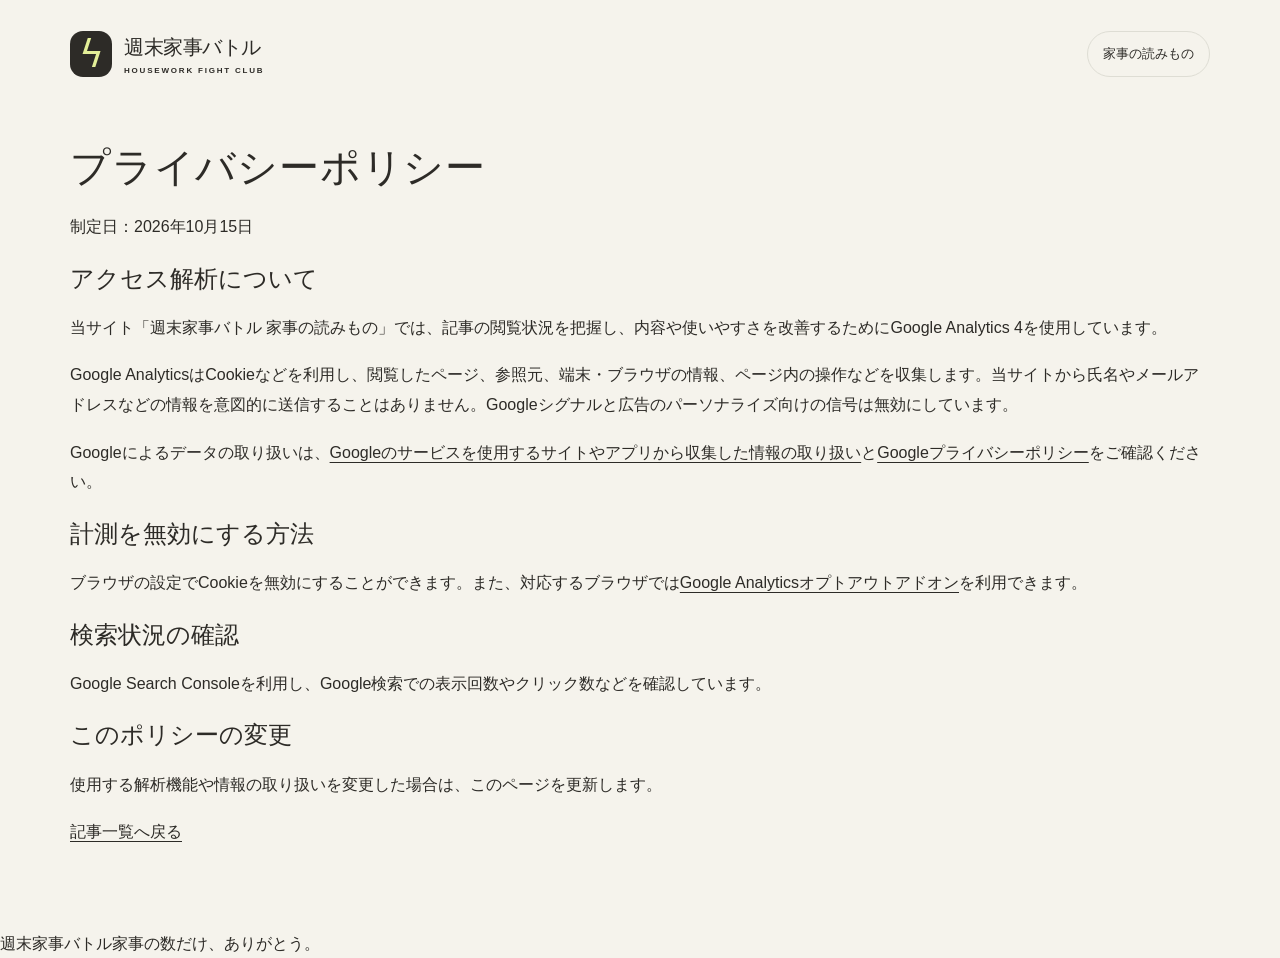
==== privacy/index.html @ db0c03fa "Enable GA4 analytics and disclose data collection" ====
<!doctype html><html lang="ja"><head><!-- Google tag (gtag.js) -->
<script async src="https://www.googletagmanager.com/gtag/js?id=G-YCKEM8KMWQ"></script>
<script>
window.dataLayer = window.dataLayer || [];
function gtag(){dataLayer.push(arguments);}
gtag('js', new Date());
gtag('config', 'G-YCKEM8KMWQ', {allow_google_signals: false, allow_ad_personalization_signals: false});
</script>
<meta charset="utf-8"><meta name="viewport" content="width=device-width,initial-scale=1"><title>プライバシーポリシー｜週末家事バトル</title><link rel="icon" href="../favicon.svg"><link rel="stylesheet" href="../styles-v4.css"><link rel="canonical" href="https://ing08.github.io/futari-kaji-notes/privacy/"></head><body><header class="site-header"><a class="brand" href="../"><span class="brand-icon" aria-hidden="true">ϟ</span><span>週末家事バトル<small>HOUSEWORK FIGHT CLUB</small></span></a><span class="header-note">家事の読みもの</span></header><main class="wrap"><article><h1>プライバシーポリシー</h1><p>制定日：2026年10月15日</p><h2>アクセス解析について</h2><p>当サイト「週末家事バトル 家事の読みもの」では、記事の閲覧状況を把握し、内容や使いやすさを改善するためにGoogle Analytics 4を使用しています。</p><p>Google AnalyticsはCookieなどを利用し、閲覧したページ、参照元、端末・ブラウザの情報、ページ内の操作などを収集します。当サイトから氏名やメールアドレスなどの情報を意図的に送信することはありません。Googleシグナルと広告のパーソナライズ向けの信号は無効にしています。</p><p>Googleによるデータの取り扱いは、<a href="https://policies.google.com/technologies/partner-sites">Googleのサービスを使用するサイトやアプリから収集した情報の取り扱い</a>と<a href="https://policies.google.com/privacy">Googleプライバシーポリシー</a>をご確認ください。</p><h2>計測を無効にする方法</h2><p>ブラウザの設定でCookieを無効にすることができます。また、対応するブラウザでは<a href="https://tools.google.com/dlpage/gaoptout?hl=ja">Google Analyticsオプトアウトアドオン</a>を利用できます。</p><h2>検索状況の確認</h2><p>Google Search Consoleを利用し、Google検索での表示回数やクリック数などを確認しています。</p><h2>このポリシーの変更</h2><p>使用する解析機能や情報の取り扱いを変更した場合は、このページを更新します。</p><p><a href="../">記事一覧へ戻る</a></p></article></main><footer><span>週末家事バトル</span><span>家事の数だけ、ありがとう。</span></footer></body></html>
---- styles-v4.css ----
:root {
  --ink:#2d2b27; --muted:#74736b; --reading-muted:#626158; --paper:#f5f3ec; --line:#deddd4;
  --lime:#e3ef98; --coral:#e98970; --blue:#8cafc8;
  font-family:"BIZ UDPGothic","Hiragino Kaku Gothic ProN","Yu Gothic",Meiryo,sans-serif;
  color:var(--ink); background:var(--paper); font-synthesis:none;
}
*{box-sizing:border-box}
html{scroll-behavior:smooth;scroll-padding-top:24px}
body{margin:0;line-height:1.85}
a{color:inherit;text-underline-offset:4px}
a:hover{text-decoration-thickness:2px}
a:focus-visible,summary:focus-visible,.table-scroll:focus-visible{outline:3px solid #507481;outline-offset:4px}
img{max-width:100%;height:auto;display:block}
.skip{position:absolute;left:16px;top:-80px;background:white;padding:8px;z-index:10}
.skip:focus{top:12px}
.site-header{max-width:1180px;margin:auto;padding:24px 32px;display:flex;justify-content:space-between;align-items:center;gap:20px}
.brand{display:flex;align-items:center;gap:12px;font-size:20px;font-weight:900;letter-spacing:-.5px;line-height:1.4;text-decoration:none}
.brand-icon{width:42px;height:42px;flex:none;border-radius:13px}
.brand small{display:block;font-size:8px;letter-spacing:1.8px;margin-top:5px;font-weight:700}
.header-note{font-size:12px;font-weight:700;border:1px solid var(--line);border-radius:24px;padding:8px 16px;white-space:nowrap}
.wrap{max-width:1120px;margin:auto;padding:20px 32px 48px}
.eyebrow{font-size:11px;letter-spacing:.14em;font-weight:800;color:var(--reading-muted)}
h1,h2,h3{line-height:1.55;overflow-wrap:anywhere}
h1{font-size:clamp(28px,3.5vw,40px);letter-spacing:.02em;margin:14px 0;font-weight:900}
h2{font-size:24px;margin:0 0 16px}
h3{font-size:18px;margin:24px 0 8px}
p{margin:0 0 18px}
.intro{max-width:700px;color:var(--reading-muted)}
.home-title{border:1px solid #dbddc6;border-radius:28px;background:#eef0df;padding:32px 36px;margin-bottom:28px}
.home-title h1{font-size:clamp(30px,4vw,44px)}
.home-title p{margin-bottom:0}
.article-card{display:grid;grid-template-columns:1fr 1fr;gap:28px;background:#fffdf6;border:1px solid var(--line);border-radius:24px;padding:24px;align-items:center}
.article-card img{width:100%;height:auto;aspect-ratio:3/2;object-fit:cover;border-radius:16px}
.article-card h2{font-size:24px;margin:12px 0}
.article-card a{text-decoration:none}
.read-link{display:inline-flex;align-items:center;background:var(--ink);color:#fff;border-radius:12px;padding:12px 20px;font-size:14px;font-weight:700;min-height:44px}
.read-link:hover{background:#44483a}
.meta{font-size:12px;color:var(--reading-muted)}
.article-head{max-width:880px;margin:0 auto 20px}
.breadcrumb{font-size:12px;color:var(--reading-muted);margin-bottom:20px}
.title-sub{display:block;font-size:.62em;margin-top:10px;font-weight:700}
.article-head .meta{margin-bottom:0}
.hero{width:100%;height:auto;aspect-ratio:3/1;object-fit:cover;border-radius:24px;margin:24px 0 32px}
.article-layout{display:grid;grid-template-columns:minmax(0,740px) minmax(0,250px);gap:40px;align-items:start}
.article-body{font-size:16px;min-width:0}
.article-body section{padding-top:28px;margin-top:28px;border-top:1px solid var(--line)}
.article-body ul,.article-body ol{padding-left:1.5em;margin:12px 0 20px}
.article-body li{margin:8px 0}
.article-body strong{font-weight:700}
.key-box{background:#eef0df;border:1px solid #dbddc6;border-radius:18px;padding:20px 24px;margin:22px 0}
.key-box>strong{display:inline;background:linear-gradient(transparent 55%,var(--lime) 55%)}
.key-box ul:last-child{margin-bottom:0}
figure{margin:22px 0}
figure img{width:100%;height:auto;border:1px solid var(--line);border-radius:16px}
.toc{position:sticky;top:24px;font-size:13px;background:#fffdf6;border:1px solid var(--line);border-radius:16px}
.toc-disclosure{padding:0;border:0}
.toc summary{padding:16px;min-height:52px}
.toc summary span{font-size:11px;color:var(--reading-muted);font-weight:400;margin-left:8px}
.toc ol{padding:0 20px 12px 36px;margin:0}
.toc li{margin:0;line-height:1.6}
.toc a{display:block;padding:10px 0;text-decoration:none}
.toc a:hover{text-decoration:underline}
.table-scroll{overflow-x:auto;margin:20px 0 8px;border:1px solid var(--line);border-radius:14px}
table{border-collapse:collapse;width:100%;min-width:600px;font-size:14px;line-height:1.75}
th,td{text-align:left;vertical-align:top;padding:14px;border-bottom:1px solid var(--line)}
th{background:#eef0df;font-weight:700}
tbody tr:last-child td{border-bottom:0}
td:first-child{font-weight:700;width:24%}
#faq details{border-bottom:1px solid var(--line);padding:0}
summary{cursor:pointer;font-weight:700;line-height:1.7}
#faq summary{padding:16px 0;min-height:52px}
#faq details p{margin:0 0 20px;color:var(--reading-muted)}
.back{display:inline-block;margin-top:30px;padding:10px 0;min-height:44px}
.site-footer{border-top:1px solid var(--line);padding:24px 32px;max-width:1120px;margin:auto;color:var(--reading-muted);font-size:12px;display:flex;justify-content:space-between;gap:16px}
.site-footer span:first-child{color:var(--ink);font-weight:800}
.number{font-size:11px;color:var(--reading-muted);display:block;margin-bottom:8px;letter-spacing:.12em}
@media(max-width:900px){
 .article-layout{grid-template-columns:minmax(0,1fr);gap:24px}
 .toc{position:static;grid-row:1}
 .toc ol{columns:2;column-gap:32px}
 .toc li{break-inside:avoid}
 .hero{aspect-ratio:5/2}
 .article-card{gap:20px}
}
@media(max-width:600px){
 .site-header{padding:18px 18px;gap:10px}
 .brand{font-size:17px;gap:9px}
 .brand-icon{width:36px;height:36px;border-radius:10px}
 .brand small{font-size:7px;letter-spacing:1.3px}
 .header-note{font-size:10px;padding:6px 10px}
 .wrap{padding:12px 18px 32px}
 .home-title{padding:24px;border-radius:22px;margin-bottom:20px}
 .home-title h1{font-size:30px}
 .home-title p{font-size:14px}
 .article-card{grid-template-columns:minmax(0,1fr);gap:18px;padding:18px;border-radius:22px}
 .article-card img{aspect-ratio:3/2;height:auto}
 .article-card h2{font-size:21px;margin:8px 0 12px}
 .article-card p{font-size:14px}
 .article-card .meta{font-size:12px;margin-bottom:14px}
 h1{font-size:27px}
 .title-sub{font-size:18px;line-height:1.65;margin-top:8px}
 .article-head .intro{font-size:14px;line-height:1.8}
 .breadcrumb{margin-bottom:16px}
 .hero{aspect-ratio:16/9;height:auto;border-radius:18px;margin:18px 0 22px}
 .toc ol{columns:1}
 .article-body{font-size:16px;line-height:1.85}
 .article-body section{padding-top:24px;margin-top:24px}
 h2{font-size:22px}
 .key-box{padding:18px;border-radius:16px}
 .site-footer{padding:20px 18px;flex-wrap:wrap;gap:6px 18px}
}
@media(max-width:360px){.header-note{display:none}.brand{font-size:16px}}
@media(prefers-reduced-motion:reduce){html{scroll-behavior:auto}}

/* Article index: consistent thumbnail proportions and one clear card link. */
.journal-heading{padding:12px 0 24px;border-bottom:1px solid var(--line);margin-bottom:24px}
.journal-heading h1{font-size:32px;margin:8px 0 10px}
.journal-heading p{font-size:15px;color:var(--reading-muted);margin:0}
.list-heading{display:flex;align-items:center;gap:12px;margin-bottom:18px}
.list-heading h2{font-size:20px;margin:0}
.list-heading>span{font-size:12px;background:#e9e8df;border-radius:20px;padding:2px 10px;color:var(--reading-muted)}
.article-grid{display:grid;grid-template-columns:repeat(3,minmax(0,1fr));gap:24px;align-items:start}
.journal-card{min-width:0;background:#fffdf6;border:1px solid var(--line);border-radius:20px;overflow:hidden;box-shadow:0 3px 0 #2d2b2707;transition:box-shadow .15s,border-color .15s}
.journal-card:hover{border-color:#9ca779;box-shadow:0 6px 18px #2d2b2710}
.journal-card-link{display:block;height:100%;color:inherit;text-decoration:none}
.journal-card:focus-within{outline:3px solid #507481;outline-offset:4px}
.journal-card-link:focus-visible{outline:none}
.card-thumbnail{width:100%;aspect-ratio:1280/853;overflow:hidden;background:#eeecdf}
.card-thumbnail img{display:block;width:100%;height:100%;object-fit:contain;border-radius:0}
.card-content{padding:20px}
.card-meta{display:flex;align-items:center;justify-content:space-between;gap:10px;font-size:11px;color:var(--reading-muted)}
.category{background:#eef0df;color:#4c5435;border-radius:7px;padding:3px 9px;font-weight:700}
.journal-card h3{font-size:20px;line-height:1.65;margin:14px 0 12px}
.journal-card h3 span{display:block;font-size:15px;font-weight:600;margin-top:6px}
.journal-card p{font-size:14px;line-height:1.8;color:var(--reading-muted);margin:0 0 18px}
.card-action{display:flex;justify-content:space-between;align-items:center;border-top:1px solid var(--line);padding-top:14px;font-size:13px;font-weight:700;min-height:44px}
.card-action>span{display:grid;place-items:center;background:var(--lime);border-radius:50%;width:30px;height:30px;font-size:18px}
@media(max-width:1000px){.article-grid{grid-template-columns:repeat(2,minmax(0,1fr))}}
@media(max-width:600px){.journal-heading{padding:4px 0 20px;margin-bottom:20px}.journal-heading h1{font-size:27px}.journal-heading p{font-size:14px}.article-grid{grid-template-columns:minmax(0,1fr);gap:20px}.card-content{padding:18px}.journal-card h3{font-size:20px}.list-heading{margin-bottom:14px}}
@media(prefers-reduced-motion:reduce){.journal-card{transition:none}}

/* Shared app brand definitions, mirrored from weekend-kaji-battle/style.css.
   Article typography, thumbnails, and reading-muted remain editorial adaptations. */
.site-header{max-width:1220px;height:108px;padding:0 40px;gap:24px}
.brand{gap:12px;font-size:20px;font-weight:900;letter-spacing:-.5px;white-space:nowrap;line-height:normal}
.brand-icon{display:grid;place-items:center;width:42px;height:46px;border-radius:13px;background:var(--ink);color:var(--lime);font-size:38px;line-height:1;flex:none}
.brand small{font-size:8px;letter-spacing:1.8px;margin-top:5px;font-weight:700}
.header-note{border:1px solid var(--line);border-radius:25px;padding:10px 15px;font-size:13px;font-weight:400}
.wrap{max-width:1140px;margin:0 auto;padding:14px 0 64px}
.eyebrow{font-size:10px;font-weight:800;letter-spacing:1.8px;color:#67685e;line-height:1.6}
.journal-card,.toc{background:#fffdf7;border:1px solid var(--line);border-radius:20px}
.journal-card{box-shadow:none;transition:transform .15s,border-color .15s}
.journal-card:hover{border-color:#869658;transform:translateY(-3px);box-shadow:none}
.card-action{display:inline-flex;background:var(--ink);color:#fff;border:0;border-radius:12px;padding:15px 20px;font-size:13px;font-weight:700;align-items:center;justify-content:center;gap:24px;line-height:normal}
.card-action>span{display:inline;background:none;border-radius:0;width:auto;height:auto;font-size:19px}
.journal-card-link:hover .card-action{background:#44483a}
@media(min-width:1500px){.site-header{height:120px}.wrap{padding-top:25px}}
@media(max-width:1200px){.wrap{margin-left:32px;margin-right:32px}.site-header{padding:0 32px}}
@media(max-width:800px){.site-header{height:auto;min-height:100px;flex-wrap:wrap;gap:16px;padding:23px 22px 12px}.brand{font-size:17px}.brand-icon{width:36px;height:40px}.wrap{margin:0 20px;padding-top:14px}}
@media(max-width:560px){.wrap{margin:0 16px;padding-bottom:38px}.site-header{padding-left:16px;padding-right:16px}}
@media(max-width:360px){.site-header{column-gap:8px}.brand{gap:6px;font-size:14px}.brand-icon{width:30px;height:36px;font-size:30px}.brand small{font-size:7px;letter-spacing:.7px}}
@media(prefers-reduced-motion:reduce){.journal-card{transition:none}.journal-card:hover{transform:none}}
@media(max-width:560px){.journal-card,.toc{border-radius:16px}}
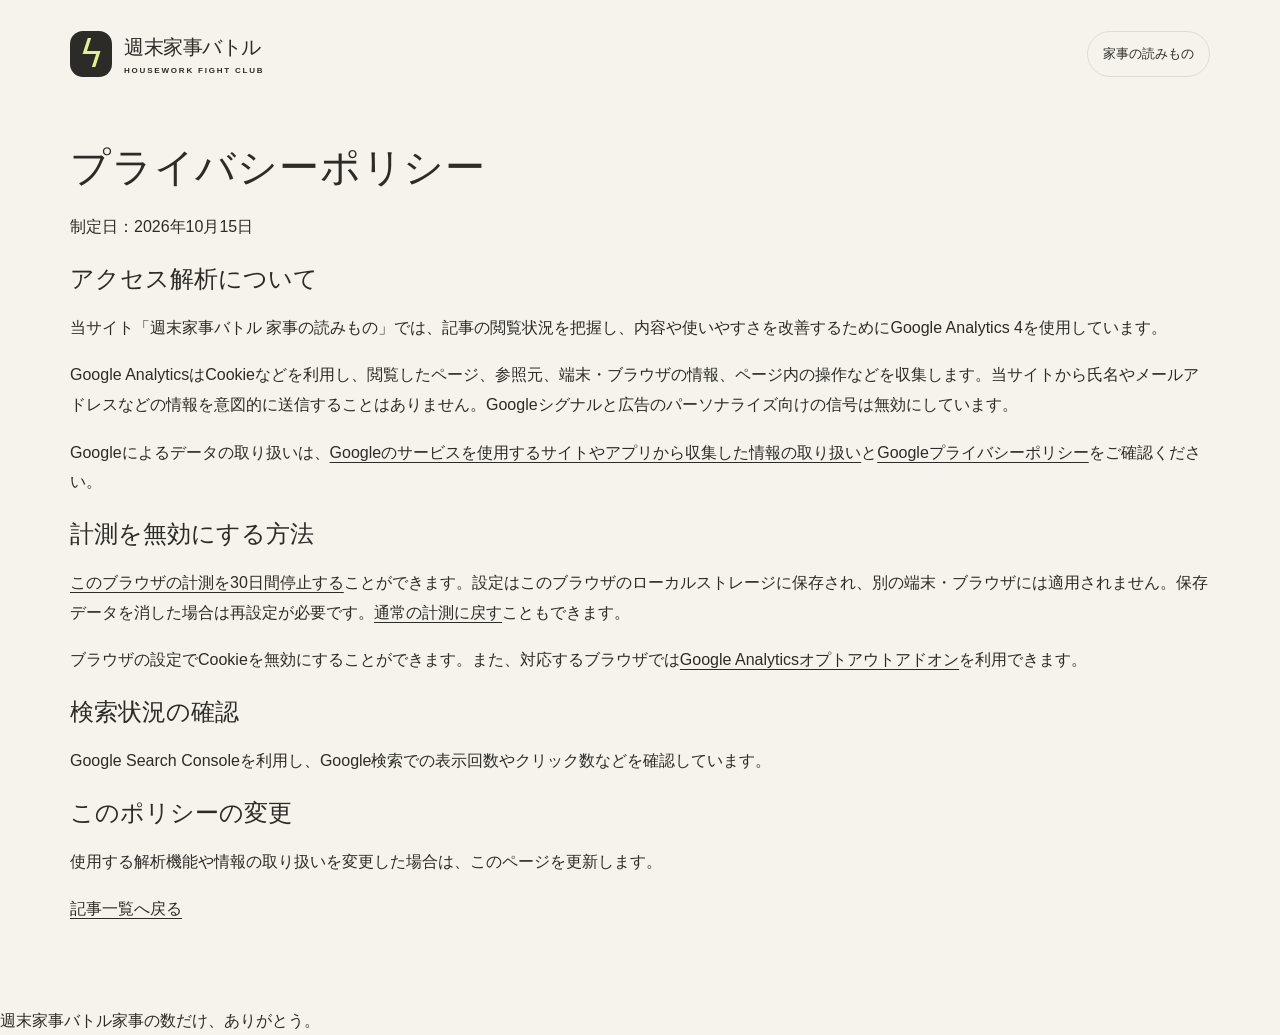
==== commit d40735fa: "Separate QA visits from analytics and document campaign links" ====
--- a/privacy/index.html
+++ b/privacy/index.html
@@ -1,9 +1,2 @@
-<!doctype html><html lang="ja"><head><!-- Google tag (gtag.js) -->
-<script async src="https://www.googletagmanager.com/gtag/js?id=G-YCKEM8KMWQ"></script>
-<script>
-window.dataLayer = window.dataLayer || [];
-function gtag(){dataLayer.push(arguments);}
-gtag('js', new Date());
-gtag('config', 'G-YCKEM8KMWQ', {allow_google_signals: false, allow_ad_personalization_signals: false});
-</script>
-<meta charset="utf-8"><meta name="viewport" content="width=device-width,initial-scale=1"><title>プライバシーポリシー｜週末家事バトル</title><link rel="icon" href="../favicon.svg"><link rel="stylesheet" href="../styles-v4.css"><link rel="canonical" href="https://ing08.github.io/futari-kaji-notes/privacy/"></head><body><header class="site-header"><a class="brand" href="../"><span class="brand-icon" aria-hidden="true">ϟ</span><span>週末家事バトル<small>HOUSEWORK FIGHT CLUB</small></span></a><span class="header-note">家事の読みもの</span></header><main class="wrap"><article><h1>プライバシーポリシー</h1><p>制定日：2026年10月15日</p><h2>アクセス解析について</h2><p>当サイト「週末家事バトル 家事の読みもの」では、記事の閲覧状況を把握し、内容や使いやすさを改善するためにGoogle Analytics 4を使用しています。</p><p>Google AnalyticsはCookieなどを利用し、閲覧したページ、参照元、端末・ブラウザの情報、ページ内の操作などを収集します。当サイトから氏名やメールアドレスなどの情報を意図的に送信することはありません。Googleシグナルと広告のパーソナライズ向けの信号は無効にしています。</p><p>Googleによるデータの取り扱いは、<a href="https://policies.google.com/technologies/partner-sites">Googleのサービスを使用するサイトやアプリから収集した情報の取り扱い</a>と<a href="https://policies.google.com/privacy">Googleプライバシーポリシー</a>をご確認ください。</p><h2>計測を無効にする方法</h2><p>ブラウザの設定でCookieを無効にすることができます。また、対応するブラウザでは<a href="https://tools.google.com/dlpage/gaoptout?hl=ja">Google Analyticsオプトアウトアドオン</a>を利用できます。</p><h2>検索状況の確認</h2><p>Google Search Consoleを利用し、Google検索での表示回数やクリック数などを確認しています。</p><h2>このポリシーの変更</h2><p>使用する解析機能や情報の取り扱いを変更した場合は、このページを更新します。</p><p><a href="../">記事一覧へ戻る</a></p></article></main><footer><span>週末家事バトル</span><span>家事の数だけ、ありがとう。</span></footer></body></html>+<!doctype html><html lang="ja"><head><script src="../assets/analytics-v1.js"></script>
+<meta charset="utf-8"><meta name="viewport" content="width=device-width,initial-scale=1"><title>プライバシーポリシー｜週末家事バトル</title><link rel="icon" href="../favicon.svg"><link rel="stylesheet" href="../styles-v4.css"><link rel="canonical" href="https://ing08.github.io/futari-kaji-notes/privacy/"></head><body><header class="site-header"><a class="brand" href="../"><span class="brand-icon" aria-hidden="true">ϟ</span><span>週末家事バトル<small>HOUSEWORK FIGHT CLUB</small></span></a><span class="header-note">家事の読みもの</span></header><main class="wrap"><article><h1>プライバシーポリシー</h1><p>制定日：2026年10月15日</p><h2>アクセス解析について</h2><p>当サイト「週末家事バトル 家事の読みもの」では、記事の閲覧状況を把握し、内容や使いやすさを改善するためにGoogle Analytics 4を使用しています。</p><p>Google AnalyticsはCookieなどを利用し、閲覧したページ、参照元、端末・ブラウザの情報、ページ内の操作などを収集します。当サイトから氏名やメールアドレスなどの情報を意図的に送信することはありません。Googleシグナルと広告のパーソナライズ向けの信号は無効にしています。</p><p>Googleによるデータの取り扱いは、<a href="https://policies.google.com/technologies/partner-sites">Googleのサービスを使用するサイトやアプリから収集した情報の取り扱い</a>と<a href="https://policies.google.com/privacy">Googleプライバシーポリシー</a>をご確認ください。</p><h2>計測を無効にする方法</h2><p><a href="?analytics=off">このブラウザの計測を30日間停止する</a>ことができます。設定はこのブラウザのローカルストレージに保存され、別の端末・ブラウザには適用されません。保存データを消した場合は再設定が必要です。<a href="?analytics=on">通常の計測に戻す</a>こともできます。</p><p>ブラウザの設定でCookieを無効にすることができます。また、対応するブラウザでは<a href="https://tools.google.com/dlpage/gaoptout?hl=ja">Google Analyticsオプトアウトアドオン</a>を利用できます。</p><h2>検索状況の確認</h2><p>Google Search Consoleを利用し、Google検索での表示回数やクリック数などを確認しています。</p><h2>このポリシーの変更</h2><p>使用する解析機能や情報の取り扱いを変更した場合は、このページを更新します。</p><p><a href="../">記事一覧へ戻る</a></p></article></main><footer><span>週末家事バトル</span><span>家事の数だけ、ありがとう。</span></footer></body></html>
